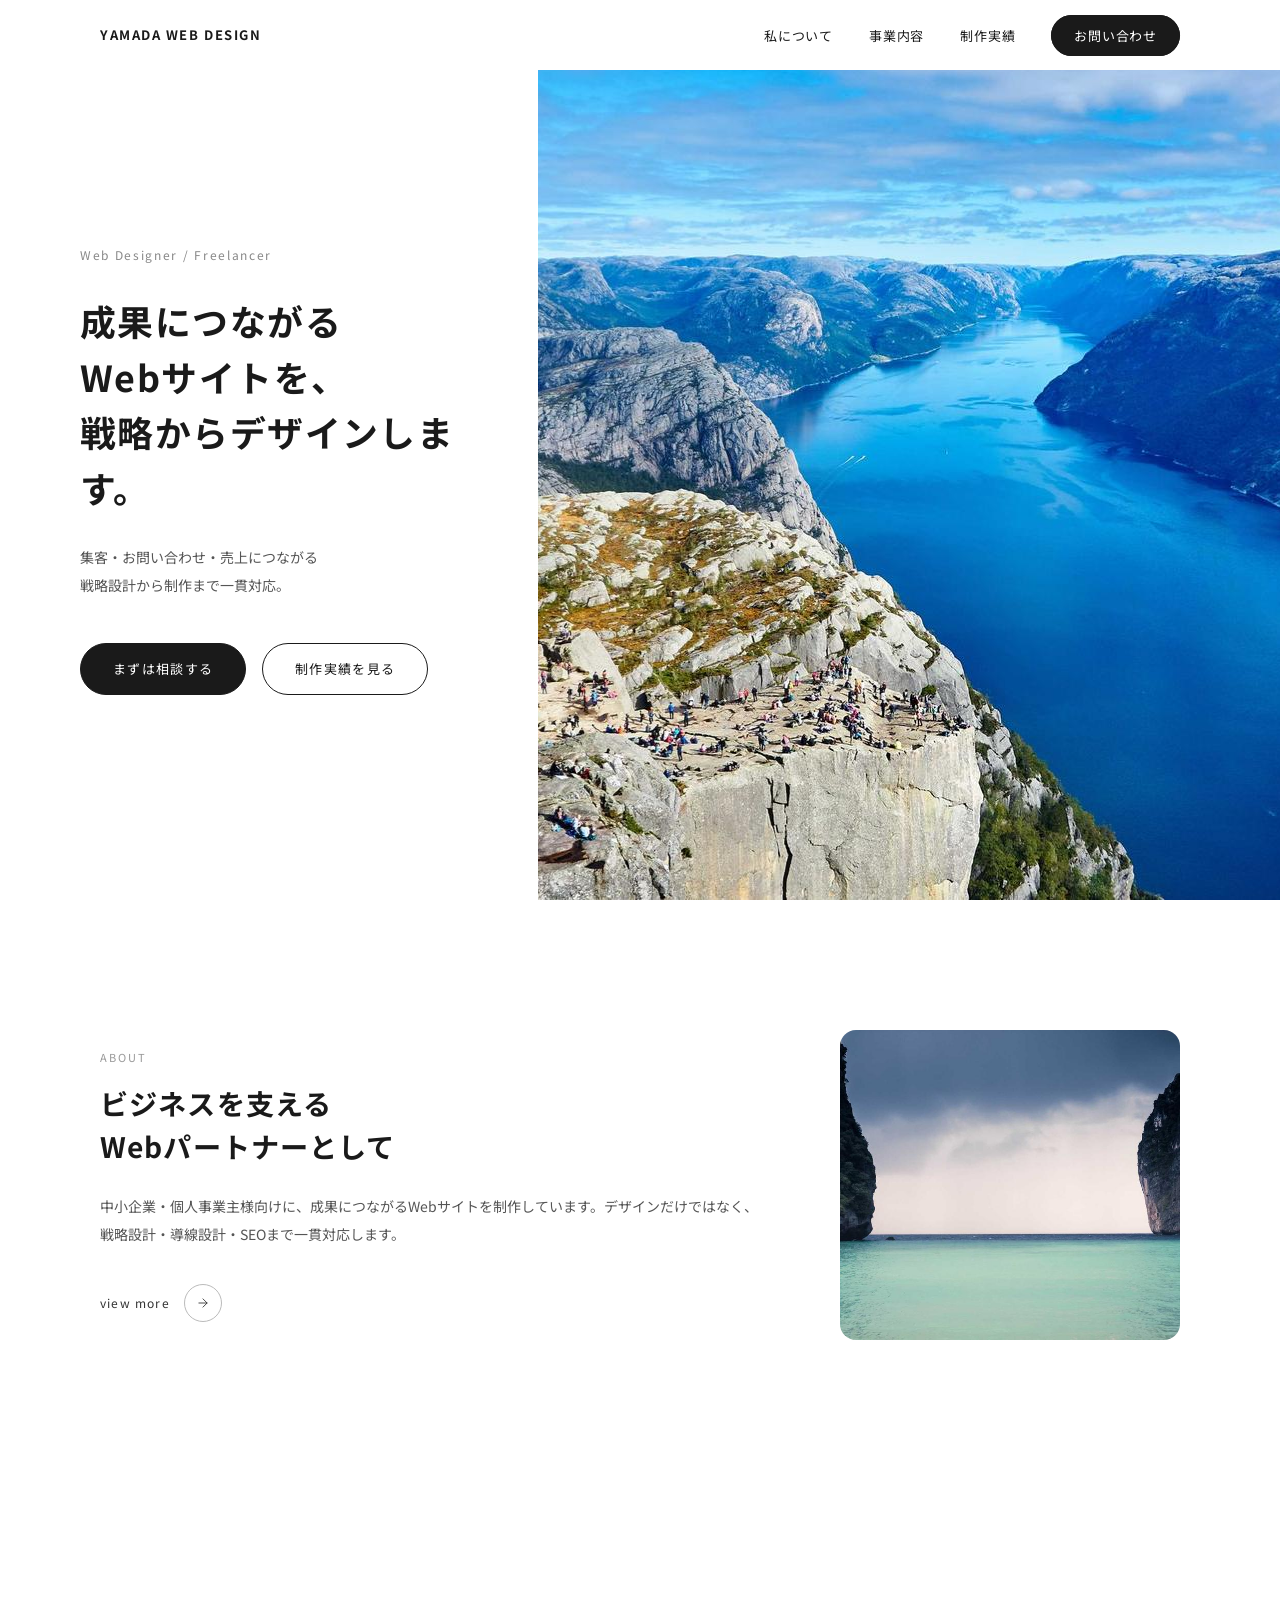
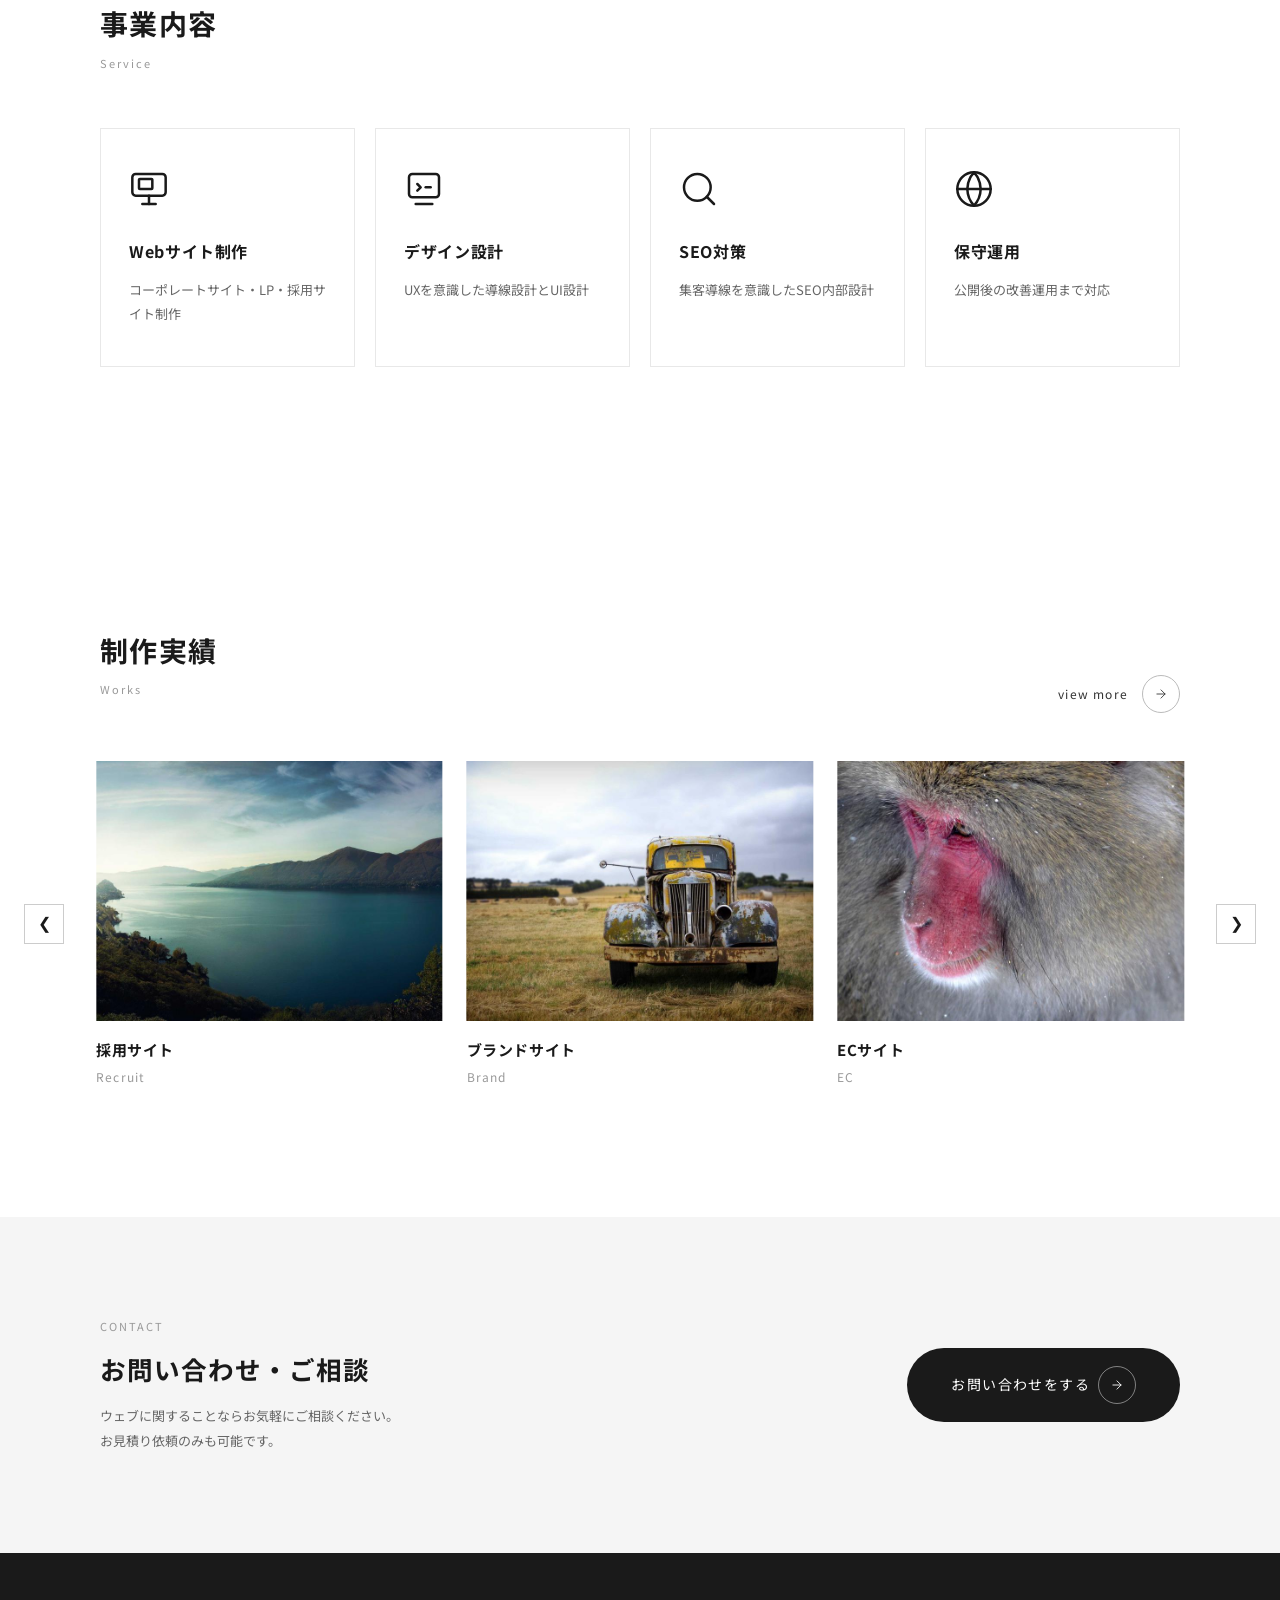
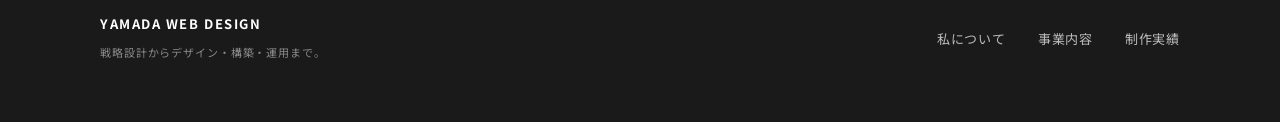
==== index.html @ 85b3ee8d "Initial commit: YAMADA WEB DESIGN portfolio site - Responsive layout with sticky header and hamburge" ====
<!DOCTYPE html>
<html lang="ja">
<head>
  <meta charset="UTF-8">
  <meta name="viewport" content="width=device-width, initial-scale=1.0">
  <title>YAMADA WEB DESIGN</title>
  <link rel="preconnect" href="https://fonts.googleapis.com">
  <link rel="preconnect" href="https://fonts.gstatic.com" crossorigin>
  <link href="https://fonts.googleapis.com/css2?family=Noto+Sans+JP:wght@400;500;700&display=swap" rel="stylesheet">
  <link rel="stylesheet" href="top.css">
</head>
<body>

  <!-- ===== Header ===== -->
  <header class="header" id="header">
    <div class="header__inner">
      <a href="#" class="header__logo">YAMADA WEB DESIGN</a>
      <nav class="global-nav">
        <ul class="global-nav__list">
          <li><a href="#about"   class="global-nav__link">私について</a></li>
          <li><a href="#service" class="global-nav__link">事業内容</a></li>
          <li><a href="#works"   class="global-nav__link">制作実績</a></li>
          <li><a href="#contact" class="global-nav__link global-nav__link--btn">お問い合わせ</a></li>
        </ul>
      </nav>
      <button class="hamburger" id="hamburger" aria-label="メニュー" aria-expanded="false">
        <span class="hamburger__line"></span>
        <span class="hamburger__line"></span>
        <span class="hamburger__line"></span>
      </button>
    </div>
  </header>

  <!-- ===== Mobile Nav ===== -->
  <nav class="mobile-nav" id="mobileNav">
    <button class="mobile-nav__close" id="mobileNavClose" aria-label="閉じる">
      <span></span><span></span>
    </button>
    <ul class="mobile-nav__list">
      <li><a href="#about"   class="mobile-nav__link">私について</a></li>
      <li><a href="#service" class="mobile-nav__link">事業内容</a></li>
      <li><a href="#works"   class="mobile-nav__link">制作実績</a></li>
      <li><a href="#contact" class="mobile-nav__link">お問い合わせ</a></li>
    </ul>
  </nav>
  <div class="mobile-nav__overlay" id="mobileNavOverlay"></div>

  <main>

    <!-- ===== Hero ===== -->
    <section class="hero">
      <div class="hero__content">
        <p class="hero__label">Web Designer / Freelancer</p>
        <h1 class="hero__title">成果につながる<br>Webサイトを、<br>戦略からデザインします。</h1>
        <p class="hero__desc">集客・お問い合わせ・売上につながる<br>戦略設計から制作まで一貫対応。</p>
        <div class="hero__buttons">
          <a href="#contact" class="btn btn--dark">まずは相談する</a>
          <a href="#works"   class="btn btn--outline">制作実績を見る</a>
        </div>
      </div>
      <!-- 実際の画像に差し替え: <img src="images/hero.jpg" alt=""> -->
      <div class="hero__image"></div>
    </section>

    <!-- ===== About ===== -->
    <section class="about" id="about">
      <div class="about__inner container">
        <div class="about__content">
          <p class="lbl">ABOUT</p>
          <h2 class="about__title">ビジネスを支える<br>Webパートナーとして</h2>
          <p class="about__desc">中小企業・個人事業主様向けに、成果につながるWebサイトを制作しています。デザインだけではなく、戦略設計・導線設計・SEOまで一貫対応します。</p>
          <a href="#" class="view-more">view more <span class="arrow-circle"><svg xmlns="http://www.w3.org/2000/svg" width="14" height="14" viewBox="0 0 24 24" fill="none" stroke="currentColor" stroke-width="1.5" stroke-linecap="round" stroke-linejoin="round"><line x1="5" y1="12" x2="19" y2="12"/><polyline points="12 5 19 12 12 19"/></svg></span></a>
        </div>
        <!-- 実際の画像に差し替え: <img src="images/about.jpg" alt=""> -->
        <div class="about__image"></div>
      </div>
    </section>

    <!-- ===== Service ===== -->
    <section class="service" id="service">
      <div class="service__inner container">
        <div class="service__heading">
          <h2 class="section-title">事業内容</h2>
          <p class="lbl">Service</p>
        </div>
        <div class="service__grid">

          <div class="service__card">
            <div class="service__icon">
              <svg xmlns="http://www.w3.org/2000/svg" viewBox="0 0 24 24" fill="none" stroke="currentColor" stroke-width="1.5" stroke-linecap="round" stroke-linejoin="round">
                <rect x="2" y="3" width="20" height="13" rx="2"/><rect x="6" y="6" width="8" height="6" rx="0.5"/>
                <line x1="8" y1="21" x2="16" y2="21"/><line x1="12" y1="16" x2="12" y2="21"/>
              </svg>
            </div>
            <h3 class="service__card-title">Webサイト制作</h3>
            <p class="service__card-desc">コーポレートサイト・LP・採用サイト制作</p>
          </div>

          <div class="service__card">
            <div class="service__icon">
              <svg xmlns="http://www.w3.org/2000/svg" viewBox="0 0 24 24" fill="none" stroke="currentColor" stroke-width="1.5" stroke-linecap="round" stroke-linejoin="round">
                <rect x="3" y="3" width="18" height="14" rx="2"/>
                <polyline points="8 13 10 11 8 9"/><line x1="13" y1="11" x2="16" y2="11"/>
                <line x1="7" y1="21" x2="17" y2="21"/>
              </svg>
            </div>
            <h3 class="service__card-title">デザイン設計</h3>
            <p class="service__card-desc">UXを意識した導線設計とUI設計</p>
          </div>

          <div class="service__card">
            <div class="service__icon">
              <svg xmlns="http://www.w3.org/2000/svg" viewBox="0 0 24 24" fill="none" stroke="currentColor" stroke-width="1.5" stroke-linecap="round" stroke-linejoin="round">
                <circle cx="11" cy="11" r="8"/>
                <line x1="21" y1="21" x2="16.65" y2="16.65"/>
              </svg>
            </div>
            <h3 class="service__card-title">SEO対策</h3>
            <p class="service__card-desc">集客導線を意識したSEO内部設計</p>
          </div>

          <div class="service__card">
            <div class="service__icon">
              <svg xmlns="http://www.w3.org/2000/svg" viewBox="0 0 24 24" fill="none" stroke="currentColor" stroke-width="1.5" stroke-linecap="round" stroke-linejoin="round">
                <circle cx="12" cy="12" r="10"/>
                <line x1="2" y1="12" x2="22" y2="12"/>
                <path d="M12 2a15.3 15.3 0 0 1 4 10 15.3 15.3 0 0 1-4 10 15.3 15.3 0 0 1-4-10 15.3 15.3 0 0 1 4-10z"/>
              </svg>
            </div>
            <h3 class="service__card-title">保守運用</h3>
            <p class="service__card-desc">公開後の改善運用まで対応</p>
          </div>

        </div>
      </div>
    </section>

    <!-- ===== Works ===== -->
    <section class="works" id="works">
      <div class="works__header container">
        <div>
          <h2 class="section-title">制作実績</h2>
          <p class="lbl">Works</p>
        </div>
        <a href="#" class="view-more">view more <span class="arrow-circle"><svg xmlns="http://www.w3.org/2000/svg" width="14" height="14" viewBox="0 0 24 24" fill="none" stroke="currentColor" stroke-width="1.5" stroke-linecap="round" stroke-linejoin="round"><line x1="5" y1="12" x2="19" y2="12"/><polyline points="12 5 19 12 12 19"/></svg></span></a>
      </div>

      <div class="slider" id="slider">
        <button class="slider__btn slider__btn--prev" aria-label="前へ">&#10094;</button>
        <div class="slider__viewport">
          <div class="slider__track" id="sliderTrack">
            <div class="slider__item">
              <div class="slider__img" style="background-image:url('images/works1.jpg')"></div>
              <p class="slider__title">コーポレートサイト</p>
              <p class="slider__label">Corporate</p>
            </div>
            <div class="slider__item">
              <div class="slider__img" style="background-image:url('images/works2.jpg')"></div>
              <p class="slider__title">採用サイト</p>
              <p class="slider__label">Recruit</p>
            </div>
            <div class="slider__item">
              <div class="slider__img" style="background-image:url('images/works3.jpg')"></div>
              <p class="slider__title">ブランドサイト</p>
              <p class="slider__label">Brand</p>
            </div>
            <div class="slider__item">
              <div class="slider__img" style="background-image:url('images/works4.jpg')"></div>
              <p class="slider__title">ECサイト</p>
              <p class="slider__label">EC</p>
            </div>
            <div class="slider__item">
              <div class="slider__img" style="background-image:url('images/works5.jpg')"></div>
              <p class="slider__title">メディアサイト</p>
              <p class="slider__label">Media</p>
            </div>
          </div>
        </div>
        <button class="slider__btn slider__btn--next" aria-label="次へ">&#10095;</button>
      </div>
    </section>

    <!-- ===== Contact ===== -->
    <section class="contact" id="contact">
      <div class="contact__inner container">
        <div class="contact__content">
          <p class="lbl">CONTACT</p>
          <h2 class="contact__title">お問い合わせ・ご相談</h2>
          <p class="contact__desc">ウェブに関することならお気軽にご相談ください。<br>お見積り依頼のみも可能です。</p>
        </div>
        <a href="#" class="btn btn--dark btn--pill">お問い合わせをする <span class="arrow-circle arrow-circle--light"><svg xmlns="http://www.w3.org/2000/svg" width="14" height="14" viewBox="0 0 24 24" fill="none" stroke="currentColor" stroke-width="1.5" stroke-linecap="round" stroke-linejoin="round"><line x1="5" y1="12" x2="19" y2="12"/><polyline points="12 5 19 12 12 19"/></svg></span></a>
      </div>
    </section>

  </main>

  <!-- ===== Footer ===== -->
  <footer class="footer">
    <div class="footer__inner container">
      <div class="footer__brand">
        <p class="footer__logo">YAMADA WEB DESIGN</p>
        <p class="footer__tagline">戦略設計からデザイン・構築・運用まで。</p>
      </div>
      <nav>
        <ul class="footer__nav-list">
          <li><a href="#about">私について</a></li>
          <li><a href="#service">事業内容</a></li>
          <li><a href="#works">制作実績</a></li>
        </ul>
      </nav>
    </div>
  </footer>

  <script src="top.js"></script>
</body>
</html>
---- top.css ----
/* =========================================
   Reset & Base
========================================= */
*, *::before, *::after {
  box-sizing: border-box;
  margin: 0;
  padding: 0;
}

html {
  scroll-behavior: smooth;
}

body {
  font-family: 'Noto Sans JP', 'Hiragino Kaku Gothic ProN', 'Hiragino Sans',
    'Yu Gothic', Meiryo, sans-serif;
  color: #1a1a1a;
  background: #fff;
  line-height: 1.7;
  overflow-x: hidden;
}

a {
  text-decoration: none;
  color: inherit;
}

ul {
  list-style: none;
}

img {
  max-width: 100%;
  height: auto;
  display: block;
}

/* scroll-margin for fixed header offset */
#about, #service, #works, #contact {
  scroll-margin-top: 70px;
}

/* =========================================
   Utilities
========================================= */
.container {
  max-width: 1200px;
  margin: 0 auto;
  padding: 0 60px;
}

/* small uppercase label */
.lbl {
  font-size: 11px;
  letter-spacing: 0.18em;
  color: #999;
  font-weight: 400;
  margin-bottom: 14px;
}

.section-title {
  font-size: 28px;
  font-weight: 700;
  letter-spacing: 0.05em;
  margin-bottom: 6px;
}

.view-more {
  display: inline-flex;
  align-items: center;
  gap: 14px;
  font-size: 12px;
  font-weight: 400;
  letter-spacing: 0.1em;
  color: #333;
  transition: gap 0.25s ease;
}
.view-more:hover { gap: 20px; }

/* 矢印の円 */
.arrow-circle {
  display: inline-flex;
  align-items: center;
  justify-content: center;
  width: 38px;
  height: 38px;
  border-radius: 50%;
  border: 1px solid #bbb;
  flex-shrink: 0;
  transition: background 0.25s ease, border-color 0.25s ease;
}

/* ダークボタン内（白い円） */
.arrow-circle--light {
  border-color: rgba(255, 255, 255, 0.45);
}

/* view-more ホバー時 */
.view-more:hover .arrow-circle {
  background: #1a1a1a;
  border-color: #1a1a1a;
  color: #fff;
}

/* ダークボタン反転ホバー */
.btn--dark:hover .arrow-circle--light {
  border-color: rgba(0, 0, 0, 0.3);
  color: #1a1a1a;
}

/* =========================================
   Buttons
========================================= */
.btn {
  display: inline-flex;
  align-items: center;
  justify-content: center;
  gap: 8px;
  padding: 14px 32px;
  font-size: 13px;
  font-weight: 400;
  letter-spacing: 0.1em;
  border: 1.5px solid #1a1a1a;
  border-radius: 100px;
  cursor: pointer;
  transition: background 0.25s ease, color 0.25s ease;
  white-space: nowrap;
}

.btn--dark {
  background: #1a1a1a;
  color: #fff;
}
.btn--dark:hover {
  background: #fff;
  color: #1a1a1a;
}

.btn--outline {
  background: #fff;
  color: #1a1a1a;
}
.btn--outline:hover {
  background: #1a1a1a;
  color: #fff;
}

.btn--pill {
  border-radius: 100px;
  padding: 18px 44px;
  font-size: 14px;
  border: none;
}

/* =========================================
   Header
========================================= */
.header {
  position: fixed;
  top: 0;
  left: 0;
  width: 100%;
  height: 70px;
  z-index: 100;
  background: #fff;
  transition: box-shadow 0.3s ease;
}
.header.scrolled {
  box-shadow: 0 2px 20px rgba(0, 0, 0, 0.08);
}

.header__inner {
  display: flex;
  align-items: center;
  justify-content: space-between;
  height: 100%;
  max-width: 1200px;
  margin: 0 auto;
  padding: 0 60px;
}

.header__logo {
  font-size: 13px;
  font-weight: 700;
  letter-spacing: 0.12em;
}

/* Global Nav */
.global-nav__list {
  display: flex;
  align-items: center;
  gap: 36px;
}

.global-nav__link {
  font-size: 13px;
  letter-spacing: 0.06em;
  position: relative;
}
.global-nav__link::after {
  content: '';
  position: absolute;
  bottom: -3px;
  left: 0;
  width: 0;
  height: 1px;
  background: #1a1a1a;
  transition: width 0.25s ease;
}
.global-nav__link:hover::after { width: 100%; }

.global-nav__link--btn {
  background: #1a1a1a;
  color: #fff;
  padding: 10px 22px;
  border-radius: 100px;
  transition: background 0.25s ease, color 0.25s ease, border-color 0.25s ease;
  border: 1.5px solid #1a1a1a;
}
.global-nav__link--btn::after { display: none; }
.global-nav__link--btn:hover {
  background: #fff;
  color: #1a1a1a;
}

/* =========================================
   Hamburger
========================================= */
.hamburger {
  display: none;
  flex-direction: column;
  justify-content: space-between;
  width: 26px;
  height: 18px;
  background: none;
  border: none;
  cursor: pointer;
  padding: 0;
  z-index: 200;
  position: relative;
}
.hamburger__line {
  display: block;
  width: 100%;
  height: 2px;
  background: #1a1a1a;
  transition: transform 0.3s ease, opacity 0.3s ease;
  transform-origin: center;
}
.hamburger.active .hamburger__line:nth-child(1) {
  transform: translateY(8px) rotate(45deg);
}
.hamburger.active .hamburger__line:nth-child(2) {
  opacity: 0;
}
.hamburger.active .hamburger__line:nth-child(3) {
  transform: translateY(-8px) rotate(-45deg);
}

/* =========================================
   Mobile Nav
========================================= */
.mobile-nav {
  position: fixed;
  top: 0;
  right: -100%;
  width: 280px;
  height: 100%;
  background: #fff;
  z-index: 150;
  padding: 100px 40px 40px;
  transition: right 0.35s ease;
}
.mobile-nav.open { right: 0; }

.mobile-nav__list {
  display: flex;
  flex-direction: column;
  gap: 36px;
}
.mobile-nav__link {
  font-size: 16px;
  font-weight: 500;
  letter-spacing: 0.08em;
}

.mobile-nav__close {
  position: absolute;
  top: 20px;
  right: 20px;
  width: 36px;
  height: 36px;
  background: none;
  border: none;
  cursor: pointer;
  display: flex;
  align-items: center;
  justify-content: center;
  padding: 0;
}
.mobile-nav__close span {
  display: block;
  position: absolute;
  width: 20px;
  height: 1.5px;
  background: #1a1a1a;
  border-radius: 2px;
}
.mobile-nav__close span:nth-child(1) { transform: rotate(45deg); }
.mobile-nav__close span:nth-child(2) { transform: rotate(-45deg); }

.mobile-nav__overlay {
  position: fixed;
  inset: 0;
  background: rgba(0, 0, 0, 0.45);
  z-index: 140;
  opacity: 0;
  pointer-events: none;
  transition: opacity 0.35s ease;
}
.mobile-nav__overlay.active {
  opacity: 1;
  pointer-events: all;
}

/* =========================================
   Hero
========================================= */
.hero {
  display: flex;
  min-height: 100vh;
}

.hero__content {
  flex: 0 0 42%;
  display: flex;
  flex-direction: column;
  justify-content: center;
  padding: 120px 60px 80px 80px;
}

.hero__label {
  font-size: 12px;
  letter-spacing: 0.14em;
  color: #888;
  margin-bottom: 28px;
}

.hero__title {
  font-size: clamp(28px, 2.8vw, 44px);
  font-weight: 700;
  line-height: 1.55;
  letter-spacing: 0.04em;
  margin-bottom: 28px;
}

.hero__desc {
  font-size: 14px;
  color: #555;
  line-height: 2;
  margin-bottom: 44px;
}

.hero__buttons {
  display: flex;
  gap: 16px;
  flex-wrap: wrap;
}

.hero__image {
  flex: 1;
  background-color: #9a8f83;
  background-image: url('images/hero.jpg');
  background-size: cover;
  background-position: center;
}

/* =========================================
   About
========================================= */
.about {
  padding: 130px 0;
}

.about__inner {
  display: flex;
  align-items: center;
  gap: 80px;
}

.about__content { flex: 1; }

.about__title {
  font-size: clamp(22px, 2.2vw, 32px);
  font-weight: 700;
  line-height: 1.55;
  letter-spacing: 0.04em;
  margin-bottom: 24px;
}

.about__desc {
  font-size: 14px;
  color: #555;
  line-height: 2;
  margin-bottom: 36px;
}

.about__image {
  flex: 0 0 340px;
  height: 310px;
  border-radius: 16px;
  background-color: #9a8f83;
  background-image: url('images/about.jpg');
  background-size: cover;
  background-position: center;
  overflow: hidden;
}

/* =========================================
   Service
========================================= */
.service {
  padding: 130px 0;
}

.service__heading {
  margin-bottom: 56px;
}

.service__grid {
  display: grid;
  grid-template-columns: repeat(4, 1fr);
  gap: 20px;
}

.service__card {
  border: 1px solid #e8e8e8;
  padding: 40px 28px;
  transition: box-shadow 0.25s ease;
}
.service__card:hover {
  box-shadow: 0 4px 24px rgba(0, 0, 0, 0.08);
}

.service__icon {
  color: #1a1a1a;
  margin-bottom: 22px;
}
.service__icon svg {
  width: 40px;
  height: 40px;
}

.service__card-title {
  font-size: 16px;
  font-weight: 700;
  letter-spacing: 0.04em;
  margin-bottom: 12px;
}

.service__card-desc {
  font-size: 13px;
  color: #666;
  line-height: 1.85;
}

/* =========================================
   Works
========================================= */
.works {
  padding: 130px 0;
}

.works__header {
  display: flex;
  justify-content: space-between;
  align-items: flex-end;
  margin-bottom: 48px;
}

/* Slider */
.slider {
  display: flex;
  align-items: center;
  justify-content: center;
  padding: 0 24px; /* ブラウザ端との余白 */
}

.slider__viewport {
  /* ボタン(40px) + マージン(20px) の両側分を除いた 1200px */
  flex: 0 0 1200px;
  max-width: calc(100% - 120px);
  overflow: hidden;
  cursor: grab;
}

.slider__viewport.is-dragging {
  cursor: grabbing;
}

.slider__track {
  display: flex;
  transition: transform 0.5s ease;
  user-select: none;
  -webkit-user-select: none;
}

.slider__item {
  flex: 0 0 calc(100% / 3);
  padding: 0 12px;
}

.slider__img {
  width: 100%;
  aspect-ratio: 4 / 3;
  background-color: #9a8f83;
  background-size: cover;
  background-position: center;
  margin-bottom: 16px;
  overflow: hidden;
}

.slider__title {
  font-size: 15px;
  font-weight: 700;
  letter-spacing: 0.04em;
  margin-bottom: 4px;
}

.slider__label {
  font-size: 12px;
  color: #999;
  letter-spacing: 0.1em;
}

.slider__btn {
  flex-shrink: 0;
  width: 40px;
  height: 40px;
  background: #fff;
  border: 1px solid #ccc;
  color: #1a1a1a;
  font-size: 16px;
  cursor: pointer;
  display: flex;
  align-items: center;
  justify-content: center;
  transition: background 0.25s ease, color 0.25s ease, border-color 0.25s ease;
}
.slider__btn:hover {
  background: #1a1a1a;
  color: #fff;
  border-color: #1a1a1a;
}
.slider__btn--prev { margin-right: 20px; }
.slider__btn--next { margin-left: 20px; }

/* =========================================
   Contact
========================================= */
.contact {
  background: #f5f5f5;
  padding: 100px 0;
}

.contact__inner {
  display: flex;
  align-items: center;
  justify-content: space-between;
  gap: 60px;
}

.contact__title {
  font-size: clamp(20px, 2vw, 26px);
  font-weight: 700;
  letter-spacing: 0.04em;
  line-height: 1.45;
  margin-bottom: 16px;
}

.contact__desc {
  font-size: 13px;
  color: #666;
  line-height: 1.95;
}

/* =========================================
   Footer
========================================= */
.footer {
  background: #1a1a1a;
  color: #fff;
  padding: 60px 0;
}

.footer__inner {
  display: flex;
  align-items: center;
  justify-content: space-between;
}

.footer__logo {
  font-size: 13px;
  font-weight: 700;
  letter-spacing: 0.12em;
  margin-bottom: 8px;
}

.footer__tagline {
  font-size: 11px;
  color: #888;
  letter-spacing: 0.08em;
}

.footer__nav-list {
  display: flex;
  gap: 32px;
}
.footer__nav-list a {
  font-size: 13px;
  color: #bbb;
  letter-spacing: 0.06em;
  transition: color 0.2s ease;
}
.footer__nav-list a:hover { color: #fff; }

/* =========================================
   Responsive — Tablet (≤1024px)
========================================= */
@media (max-width: 1024px) {
  .container { padding: 0 40px; }
  .header__inner { padding: 0 40px; }

  .hero__content { padding: 120px 40px 80px 50px; }

  .about__image { flex: 0 0 280px; height: 260px; }

  .service__grid { grid-template-columns: repeat(2, 1fr); }
}

/* =========================================
   Responsive — Mobile (≤768px)
========================================= */
@media (max-width: 768px) {
  /* Header */
  .global-nav { display: none; }
  .hamburger  { display: flex; }
  .header__inner { padding: 0 24px; }

  /* Hero */
  .hero {
    flex-direction: column;
    min-height: auto;
  }
  .hero__content {
    order: 2;
    flex: none;
    padding: 56px 24px 64px;
  }
  .hero__image {
    order: 1;
    flex: none;
    height: 56vw;
    min-height: 220px;
  }
  .hero__buttons {
    flex-direction: column;
    gap: 12px;
  }
  .hero__buttons .btn { width: 100%; }

  /* About */
  .about { padding: 80px 0; }
  .about__inner {
    flex-direction: column;
    gap: 40px;
    padding: 0 24px;
  }
  .about__image {
    flex: none;
    width: 100%;
    height: 220px;
    border-radius: 12px;
  }

  /* Service */
  .service { padding: 80px 0; }
  .service__inner { padding: 0 24px; }

  /* Works */
  .works { padding: 80px 0; }
  .works__header { padding: 0 24px; }

  /* モバイル: ボタン(34px) + マージン(10px) の両側分 = 88px */
  .slider { padding: 0 16px; }
  .slider__viewport { max-width: calc(100% - 88px); }
  .slider__item { flex: 0 0 100%; }
  .slider__btn { width: 34px; height: 34px; font-size: 14px; }
  .slider__btn--prev { margin-right: 10px; }
  .slider__btn--next { margin-left: 10px; }

  /* Contact */
  .contact { padding: 70px 0; }
  .contact__inner {
    flex-direction: column;
    align-items: flex-start;
    padding: 0 24px;
    gap: 40px;
  }

  /* Footer */
  .footer__inner {
    flex-direction: column;
    align-items: flex-start;
    gap: 32px;
    padding: 0 24px;
  }
  .footer__nav-list { gap: 24px; flex-wrap: wrap; }

  .container { padding: 0 24px; }
}

/* =========================================
   Responsive — Small Mobile (≤480px)
========================================= */
@media (max-width: 480px) {
  .service__grid { grid-template-columns: 1fr; }
  .hero__title { font-size: 26px; }
}
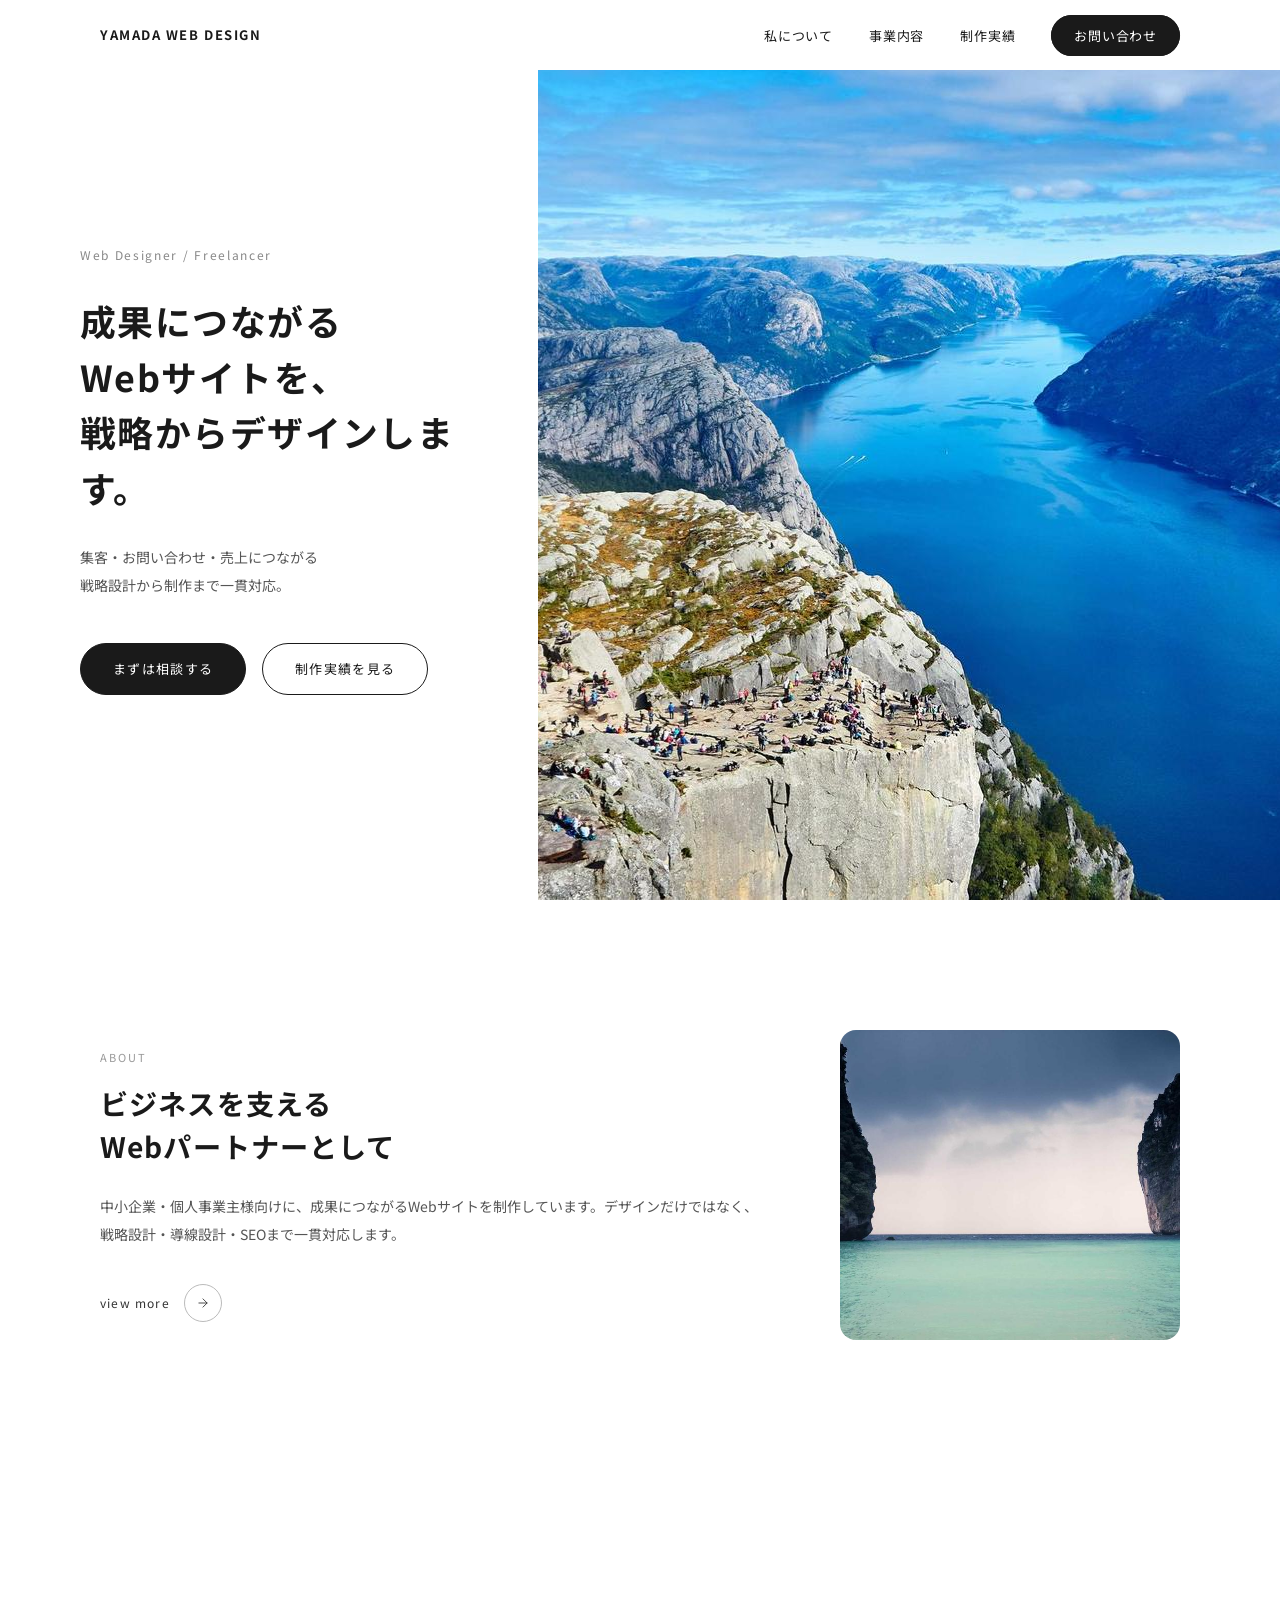
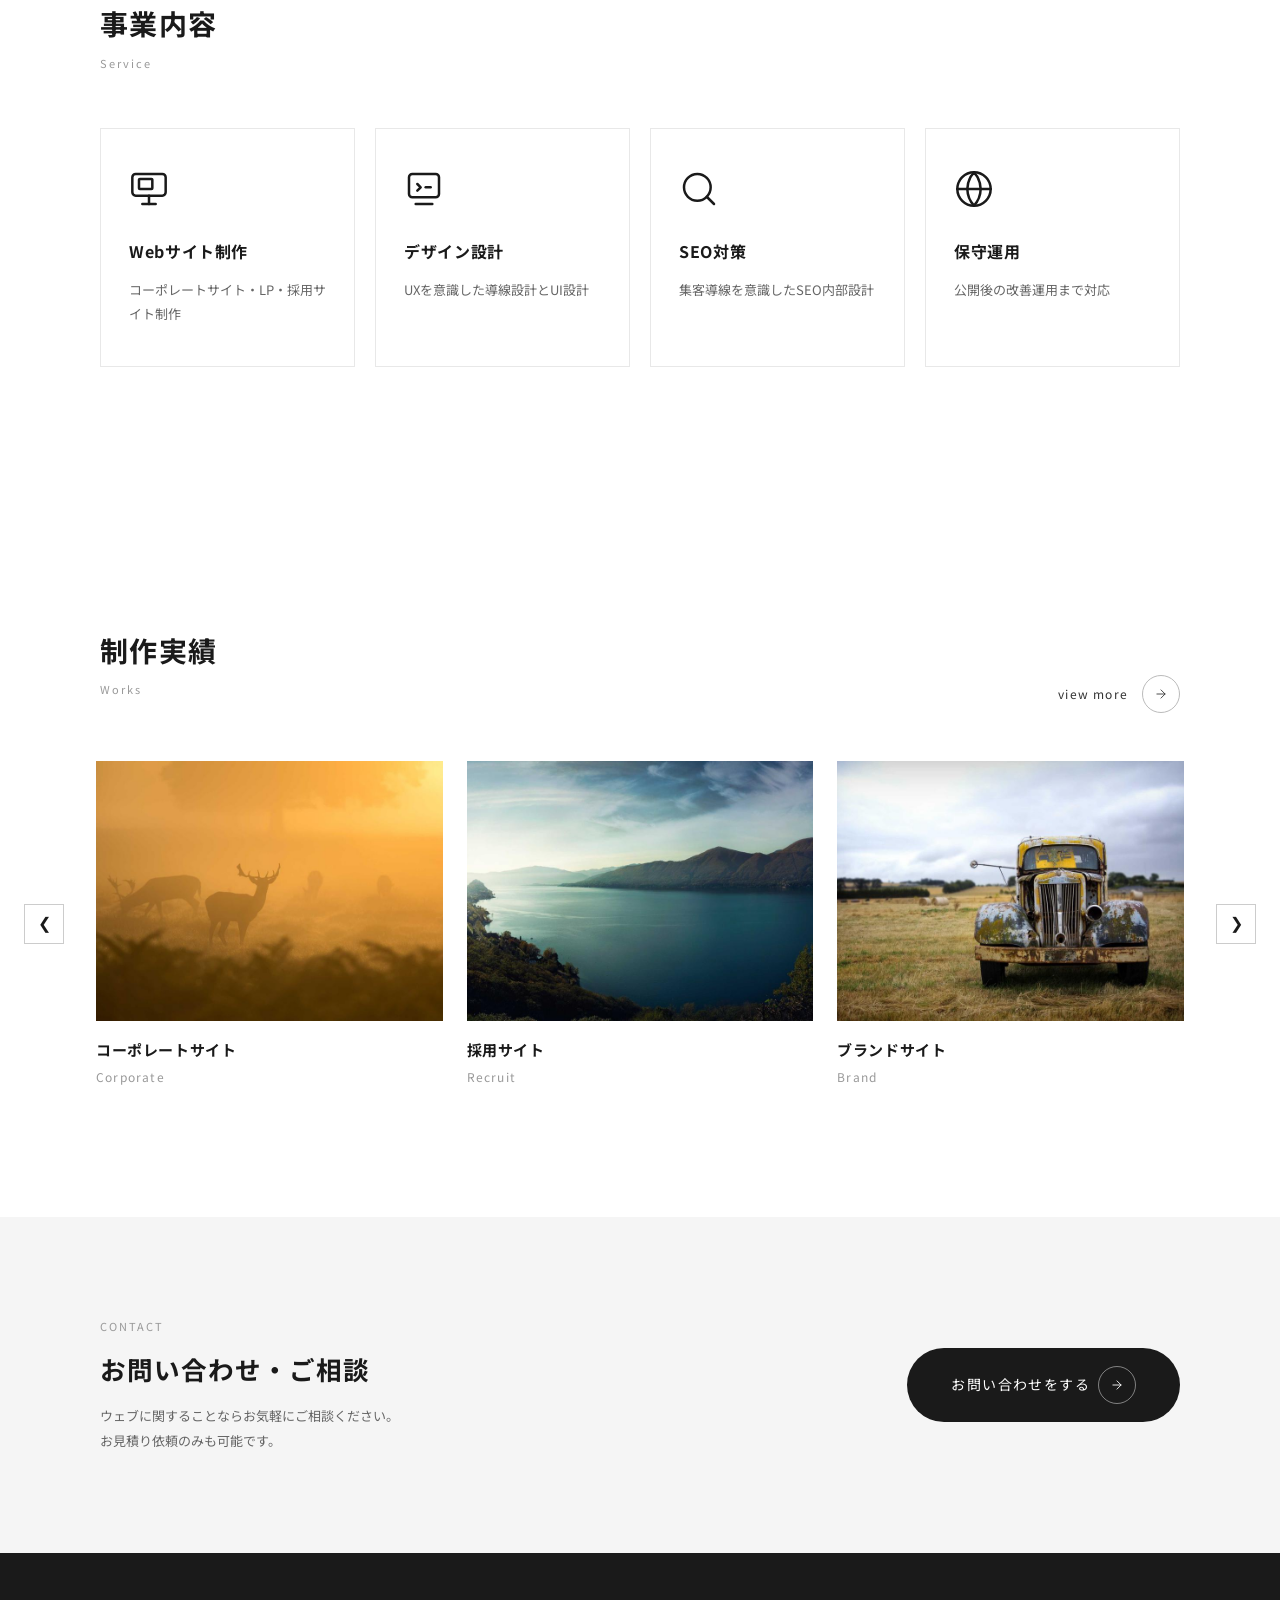
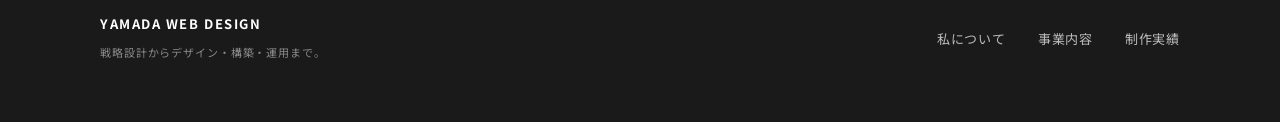
==== commit 93a9c199: "feat: 制作実績一覧ページ（works.html）を追加 - works.html: ページヒーロー・カテゴリフィルター・3カラムグリッド・CTA・フッター - works.css: ページ専用ス" ====
--- a/index.html
+++ b/index.html
@@ -19,7 +19,7 @@
         <ul class="global-nav__list">
           <li><a href="#about"   class="global-nav__link">私について</a></li>
           <li><a href="#service" class="global-nav__link">事業内容</a></li>
-          <li><a href="#works"   class="global-nav__link">制作実績</a></li>
+          <li><a href="works.html" class="global-nav__link">制作実績</a></li>
           <li><a href="#contact" class="global-nav__link global-nav__link--btn">お問い合わせ</a></li>
         </ul>
       </nav>
@@ -39,7 +39,7 @@
     <ul class="mobile-nav__list">
       <li><a href="#about"   class="mobile-nav__link">私について</a></li>
       <li><a href="#service" class="mobile-nav__link">事業内容</a></li>
-      <li><a href="#works"   class="mobile-nav__link">制作実績</a></li>
+      <li><a href="works.html" class="mobile-nav__link">制作実績</a></li>
       <li><a href="#contact" class="mobile-nav__link">お問い合わせ</a></li>
     </ul>
   </nav>
@@ -55,7 +55,7 @@
         <p class="hero__desc">集客・お問い合わせ・売上につながる<br>戦略設計から制作まで一貫対応。</p>
         <div class="hero__buttons">
           <a href="#contact" class="btn btn--dark">まずは相談する</a>
-          <a href="#works"   class="btn btn--outline">制作実績を見る</a>
+          <a href="works.html" class="btn btn--outline">制作実績を見る</a>
         </div>
       </div>
       <!-- 実際の画像に差し替え: <img src="images/hero.jpg" alt=""> -->
@@ -142,7 +142,7 @@
           <h2 class="section-title">制作実績</h2>
           <p class="lbl">Works</p>
         </div>
-        <a href="#" class="view-more">view more <span class="arrow-circle"><svg xmlns="http://www.w3.org/2000/svg" width="14" height="14" viewBox="0 0 24 24" fill="none" stroke="currentColor" stroke-width="1.5" stroke-linecap="round" stroke-linejoin="round"><line x1="5" y1="12" x2="19" y2="12"/><polyline points="12 5 19 12 12 19"/></svg></span></a>
+        <a href="works.html" class="view-more">view more <span class="arrow-circle"><svg xmlns="http://www.w3.org/2000/svg" width="14" height="14" viewBox="0 0 24 24" fill="none" stroke="currentColor" stroke-width="1.5" stroke-linecap="round" stroke-linejoin="round"><line x1="5" y1="12" x2="19" y2="12"/><polyline points="12 5 19 12 12 19"/></svg></span></a>
       </div>
 
       <div class="slider" id="slider">
@@ -205,7 +205,7 @@
         <ul class="footer__nav-list">
           <li><a href="#about">私について</a></li>
           <li><a href="#service">事業内容</a></li>
-          <li><a href="#works">制作実績</a></li>
+          <li><a href="works.html">制作実績</a></li>
         </ul>
       </nav>
     </div>
--- a/top.css
+++ b/top.css
@@ -492,6 +492,7 @@
   max-width: calc(100% - 120px);
   overflow: hidden;
   cursor: grab;
+  touch-action: pan-y;
 }
 
 .slider__viewport.is-dragging {
@@ -500,7 +501,6 @@
 
 .slider__track {
   display: flex;
-  transition: transform 0.5s ease;
   user-select: none;
   -webkit-user-select: none;
 }
@@ -546,6 +546,8 @@
   align-items: center;
   justify-content: center;
   transition: background 0.25s ease, color 0.25s ease, border-color 0.25s ease;
+  touch-action: manipulation;
+  -webkit-tap-highlight-color: transparent;
 }
 .slider__btn:hover {
   background: #1a1a1a;
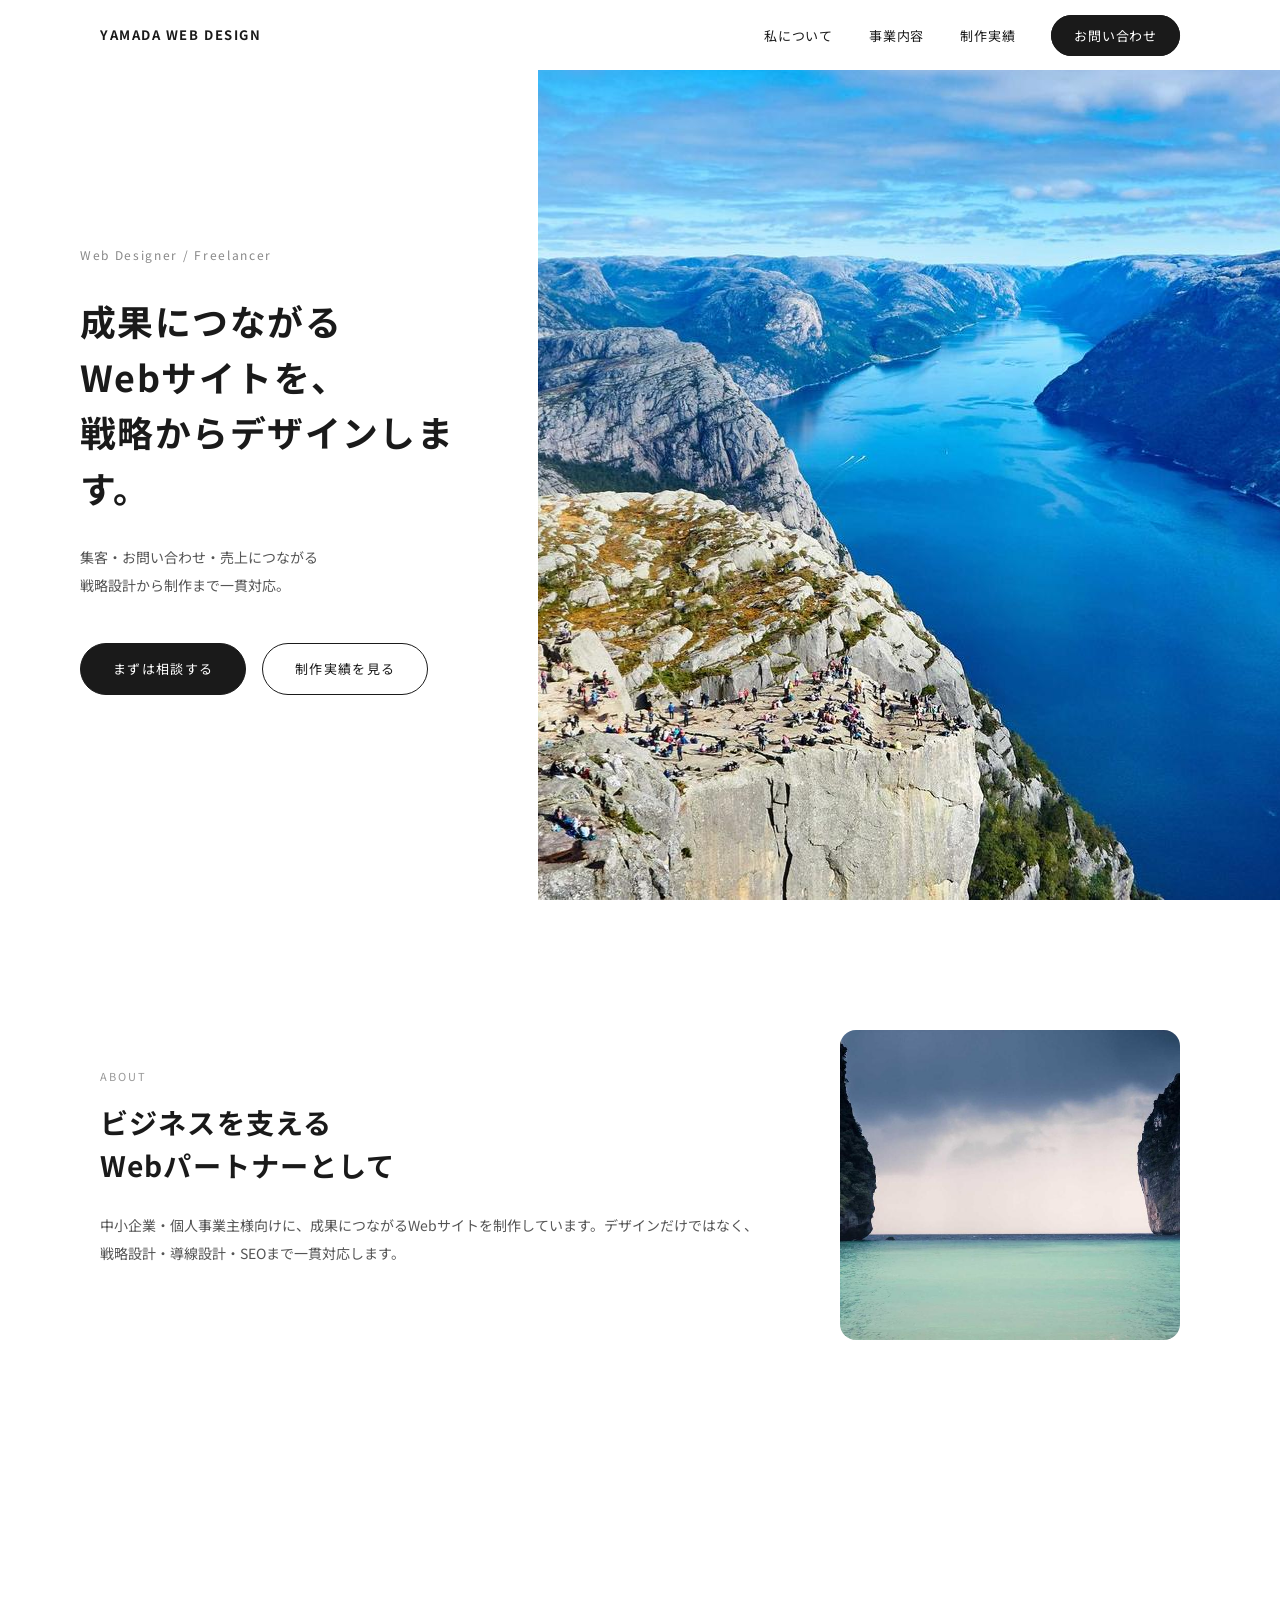
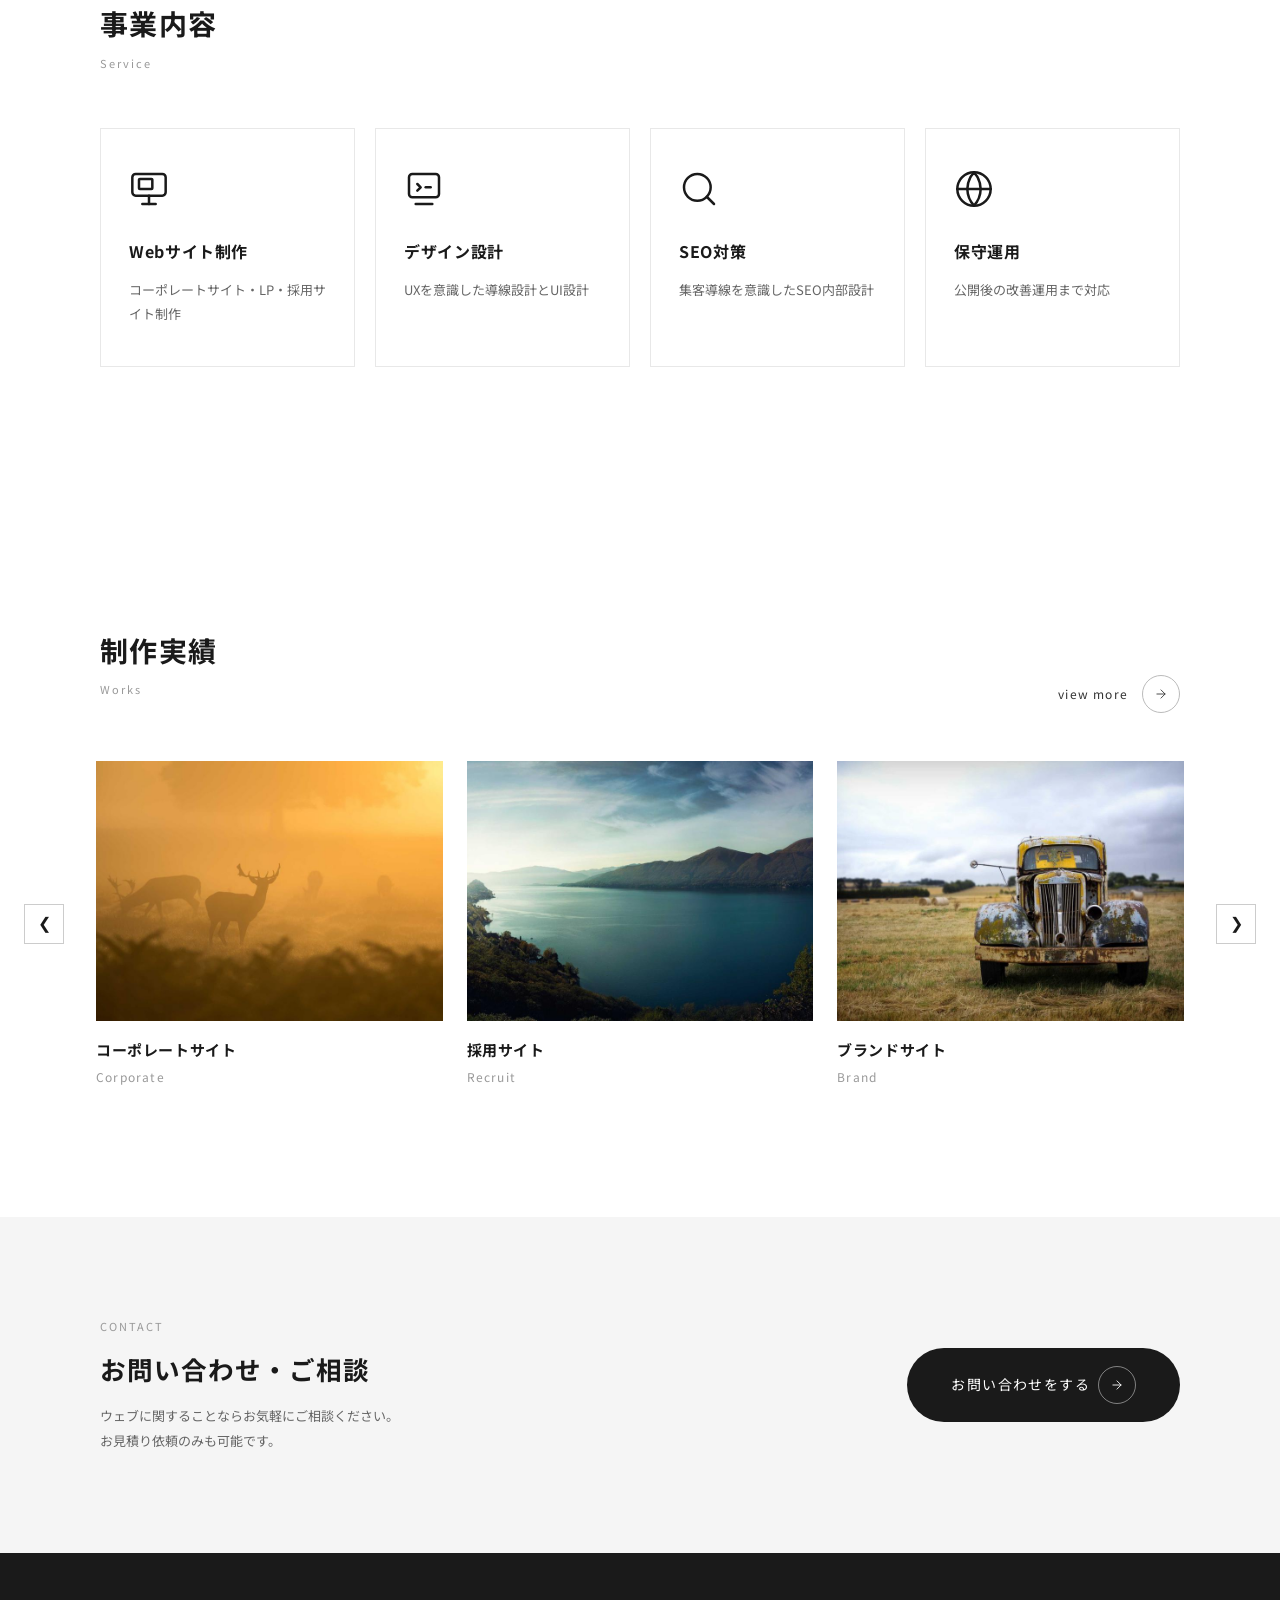
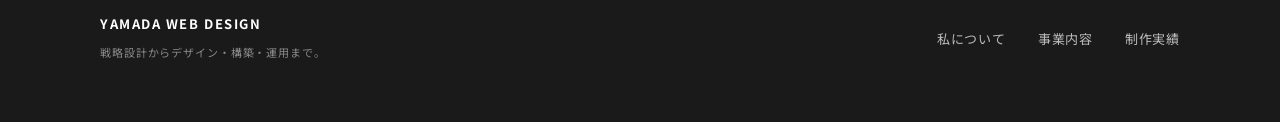
==== commit aa8dc11a: "Remove view more link from About section Co-Authored-By: Claude Sonnet 4.6 <noreply@anthropic.com>" ====
--- a/index.html
+++ b/index.html
@@ -20,7 +20,7 @@
           <li><a href="#about"   class="global-nav__link">私について</a></li>
           <li><a href="#service" class="global-nav__link">事業内容</a></li>
           <li><a href="works.html" class="global-nav__link">制作実績</a></li>
-          <li><a href="#contact" class="global-nav__link global-nav__link--btn">お問い合わせ</a></li>
+          <li><a href="contact.php" class="global-nav__link global-nav__link--btn">お問い合わせ</a></li>
         </ul>
       </nav>
       <button class="hamburger" id="hamburger" aria-label="メニュー" aria-expanded="false">
@@ -40,7 +40,7 @@
       <li><a href="#about"   class="mobile-nav__link">私について</a></li>
       <li><a href="#service" class="mobile-nav__link">事業内容</a></li>
       <li><a href="works.html" class="mobile-nav__link">制作実績</a></li>
-      <li><a href="#contact" class="mobile-nav__link">お問い合わせ</a></li>
+      <li><a href="contact.php" class="mobile-nav__link">お問い合わせ</a></li>
     </ul>
   </nav>
   <div class="mobile-nav__overlay" id="mobileNavOverlay"></div>
@@ -54,7 +54,7 @@
         <h1 class="hero__title">成果につながる<br>Webサイトを、<br>戦略からデザインします。</h1>
         <p class="hero__desc">集客・お問い合わせ・売上につながる<br>戦略設計から制作まで一貫対応。</p>
         <div class="hero__buttons">
-          <a href="#contact" class="btn btn--dark">まずは相談する</a>
+          <a href="contact.php" class="btn btn--dark">まずは相談する</a>
           <a href="works.html" class="btn btn--outline">制作実績を見る</a>
         </div>
       </div>
@@ -69,7 +69,6 @@
           <p class="lbl">ABOUT</p>
           <h2 class="about__title">ビジネスを支える<br>Webパートナーとして</h2>
           <p class="about__desc">中小企業・個人事業主様向けに、成果につながるWebサイトを制作しています。デザインだけではなく、戦略設計・導線設計・SEOまで一貫対応します。</p>
-          <a href="#" class="view-more">view more <span class="arrow-circle"><svg xmlns="http://www.w3.org/2000/svg" width="14" height="14" viewBox="0 0 24 24" fill="none" stroke="currentColor" stroke-width="1.5" stroke-linecap="round" stroke-linejoin="round"><line x1="5" y1="12" x2="19" y2="12"/><polyline points="12 5 19 12 12 19"/></svg></span></a>
         </div>
         <!-- 実際の画像に差し替え: <img src="images/about.jpg" alt=""> -->
         <div class="about__image"></div>
@@ -150,29 +149,39 @@
         <div class="slider__viewport">
           <div class="slider__track" id="sliderTrack">
             <div class="slider__item">
-              <div class="slider__img" style="background-image:url('images/works1.jpg')"></div>
-              <p class="slider__title">コーポレートサイト</p>
-              <p class="slider__label">Corporate</p>
-            </div>
-            <div class="slider__item">
-              <div class="slider__img" style="background-image:url('images/works2.jpg')"></div>
-              <p class="slider__title">採用サイト</p>
-              <p class="slider__label">Recruit</p>
-            </div>
-            <div class="slider__item">
-              <div class="slider__img" style="background-image:url('images/works3.jpg')"></div>
-              <p class="slider__title">ブランドサイト</p>
-              <p class="slider__label">Brand</p>
-            </div>
-            <div class="slider__item">
-              <div class="slider__img" style="background-image:url('images/works4.jpg')"></div>
-              <p class="slider__title">ECサイト</p>
-              <p class="slider__label">EC</p>
-            </div>
-            <div class="slider__item">
-              <div class="slider__img" style="background-image:url('images/works5.jpg')"></div>
-              <p class="slider__title">メディアサイト</p>
-              <p class="slider__label">Media</p>
+              <a href="works-detail.html" class="slider__link">
+                <div class="slider__img" style="background-image:url('images/works1.jpg')"></div>
+                <p class="slider__title">コーポレートサイト</p>
+                <p class="slider__label">Corporate</p>
+              </a>
+            </div>
+            <div class="slider__item">
+              <a href="works-detail.html" class="slider__link">
+                <div class="slider__img" style="background-image:url('images/works2.jpg')"></div>
+                <p class="slider__title">採用サイト</p>
+                <p class="slider__label">Recruit</p>
+              </a>
+            </div>
+            <div class="slider__item">
+              <a href="works-detail.html" class="slider__link">
+                <div class="slider__img" style="background-image:url('images/works3.jpg')"></div>
+                <p class="slider__title">ブランドサイト</p>
+                <p class="slider__label">Brand</p>
+              </a>
+            </div>
+            <div class="slider__item">
+              <a href="works-detail.html" class="slider__link">
+                <div class="slider__img" style="background-image:url('images/works4.jpg')"></div>
+                <p class="slider__title">ECサイト</p>
+                <p class="slider__label">EC</p>
+              </a>
+            </div>
+            <div class="slider__item">
+              <a href="works-detail.html" class="slider__link">
+                <div class="slider__img" style="background-image:url('images/works5.jpg')"></div>
+                <p class="slider__title">メディアサイト</p>
+                <p class="slider__label">Media</p>
+              </a>
             </div>
           </div>
         </div>
@@ -188,7 +197,7 @@
           <h2 class="contact__title">お問い合わせ・ご相談</h2>
           <p class="contact__desc">ウェブに関することならお気軽にご相談ください。<br>お見積り依頼のみも可能です。</p>
         </div>
-        <a href="#" class="btn btn--dark btn--pill">お問い合わせをする <span class="arrow-circle arrow-circle--light"><svg xmlns="http://www.w3.org/2000/svg" width="14" height="14" viewBox="0 0 24 24" fill="none" stroke="currentColor" stroke-width="1.5" stroke-linecap="round" stroke-linejoin="round"><line x1="5" y1="12" x2="19" y2="12"/><polyline points="12 5 19 12 12 19"/></svg></span></a>
+        <a href="contact.php" class="btn btn--dark btn--pill">お問い合わせをする <span class="arrow-circle arrow-circle--light"><svg xmlns="http://www.w3.org/2000/svg" width="14" height="14" viewBox="0 0 24 24" fill="none" stroke="currentColor" stroke-width="1.5" stroke-linecap="round" stroke-linejoin="round"><line x1="5" y1="12" x2="19" y2="12"/><polyline points="12 5 19 12 12 19"/></svg></span></a>
       </div>
     </section>
 
--- a/top.css
+++ b/top.css
@@ -73,9 +73,7 @@
   font-weight: 400;
   letter-spacing: 0.1em;
   color: #333;
-  transition: gap 0.25s ease;
-}
-.view-more:hover { gap: 20px; }
+}
 
 /* 矢印の円 */
 .arrow-circle {
@@ -87,7 +85,7 @@
   border-radius: 50%;
   border: 1px solid #bbb;
   flex-shrink: 0;
-  transition: background 0.25s ease, border-color 0.25s ease;
+  transition: background 0.25s ease, border-color 0.25s ease, transform 0.25s ease;
 }
 
 /* ダークボタン内（白い円） */
@@ -100,6 +98,7 @@
   background: #1a1a1a;
   border-color: #1a1a1a;
   color: #fff;
+  transform: translateX(6px);
 }
 
 /* ダークボタン反転ホバー */
@@ -518,6 +517,10 @@
   background-position: center;
   margin-bottom: 16px;
   overflow: hidden;
+}
+
+.slider__link {
+  display: block;
 }
 
 .slider__title {
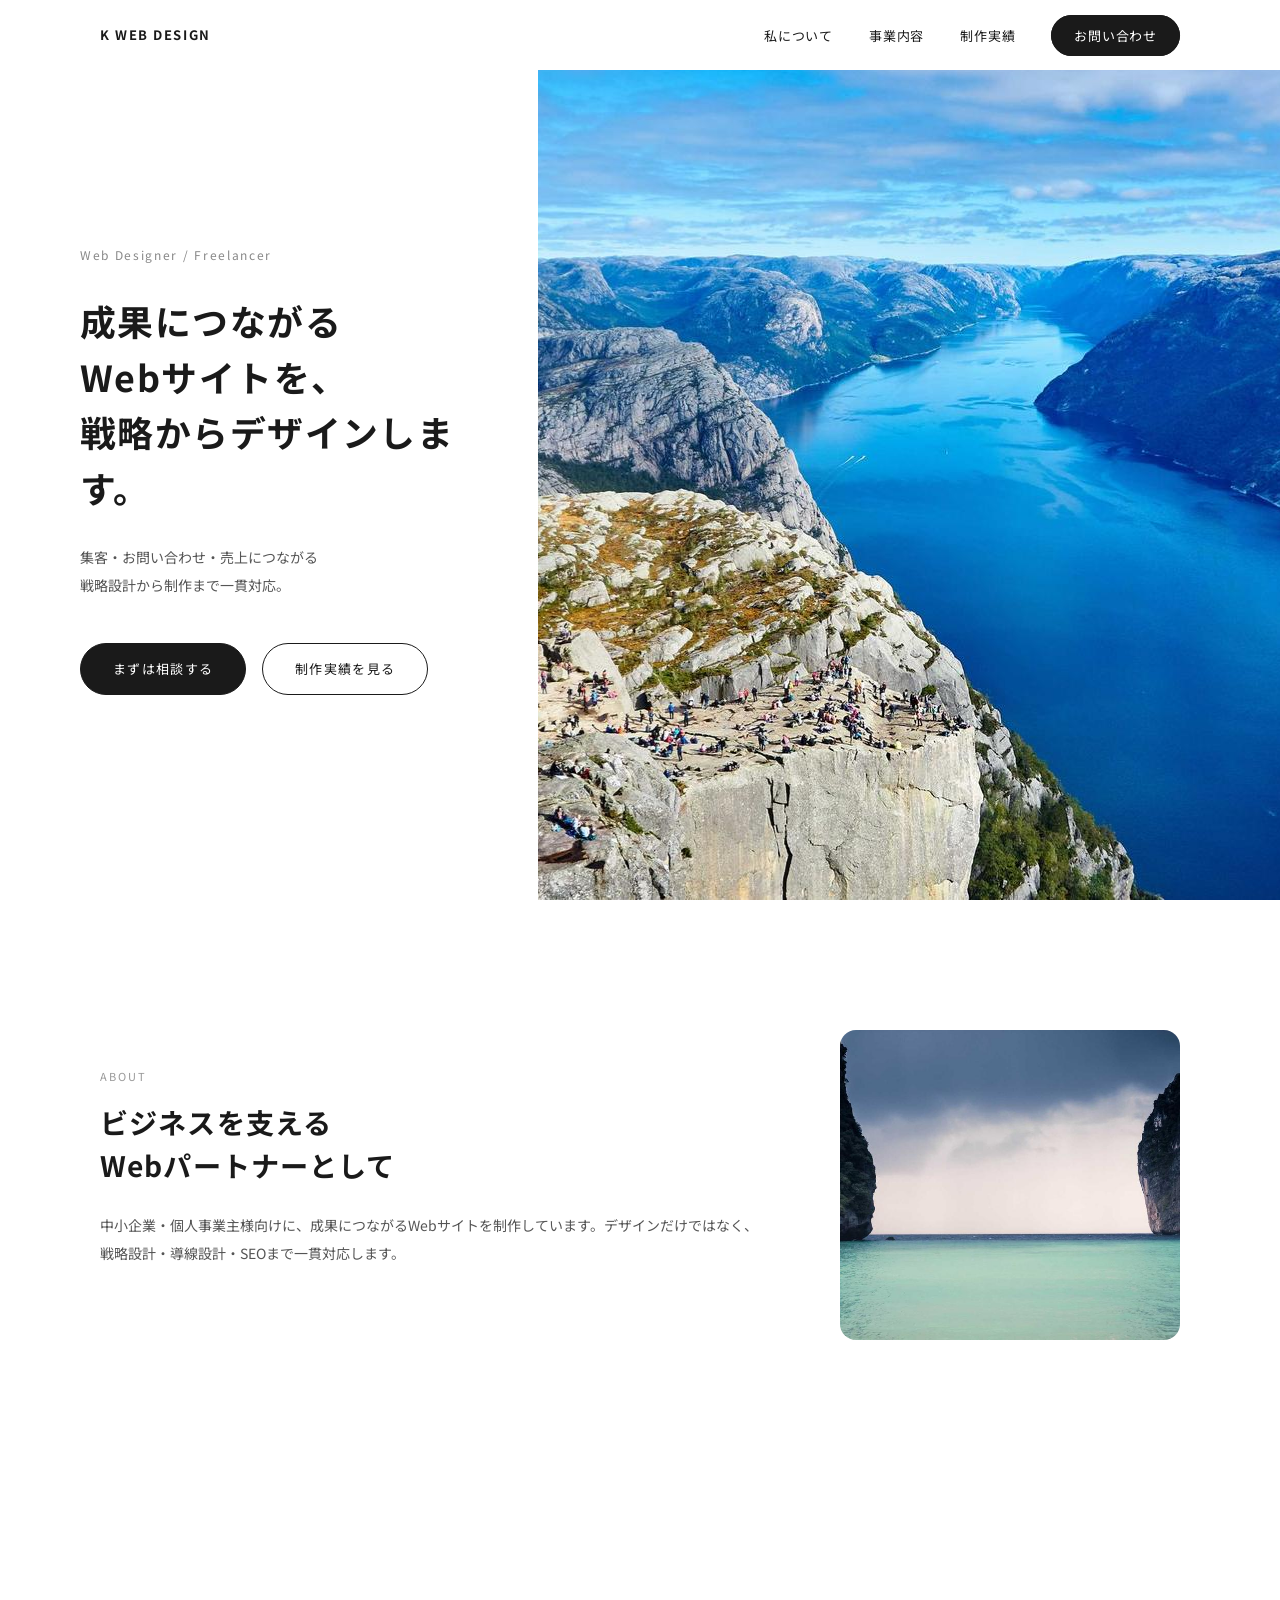
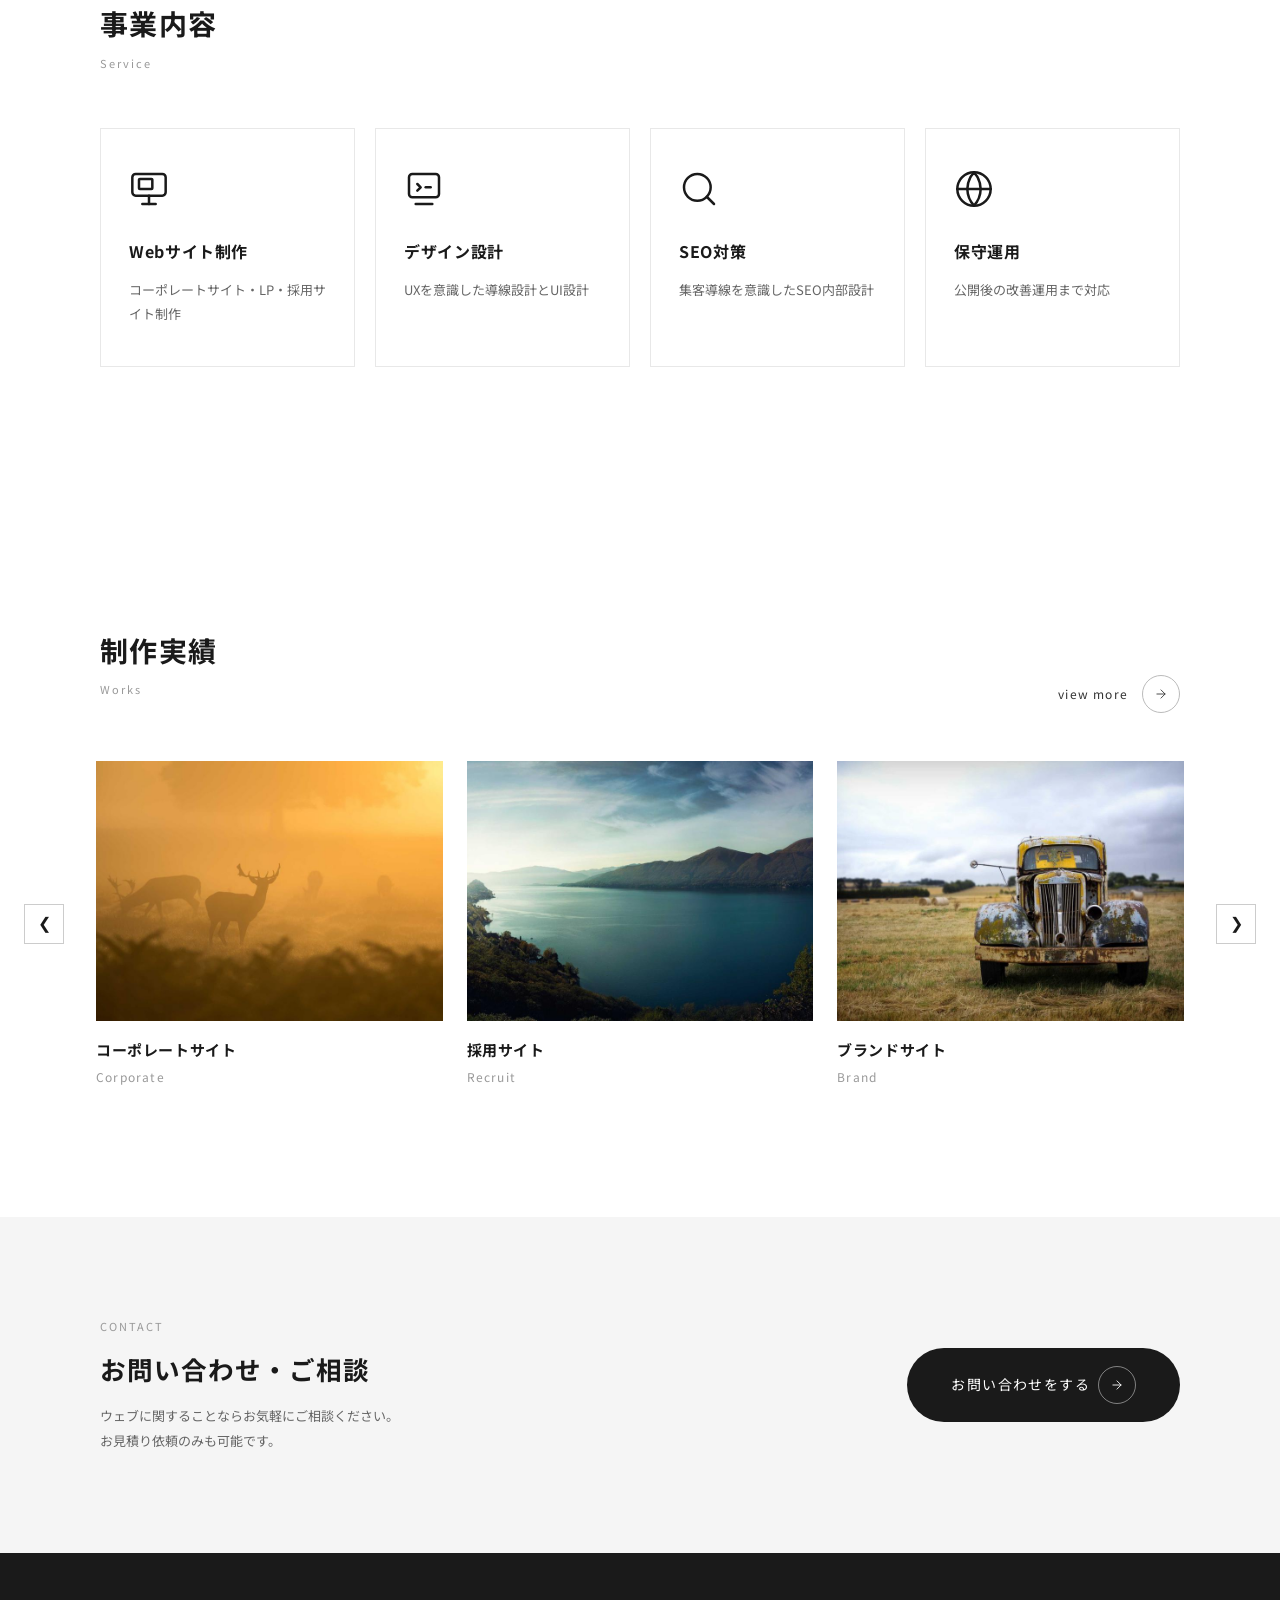
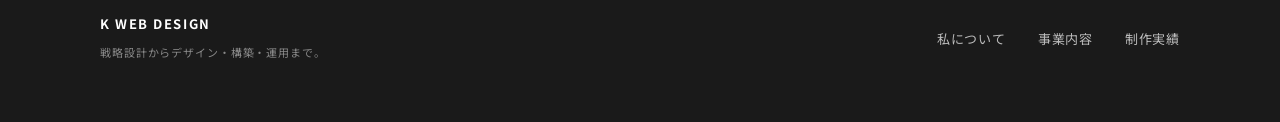
==== commit 5b648e26: "Rename YAMADA WEB DESIGN to K WEB DESIGN across all pages Co-Authored-By: Claude Sonnet 4.6 <noreply" ====
--- a/index.html
+++ b/index.html
@@ -3,7 +3,7 @@
 <head>
   <meta charset="UTF-8">
   <meta name="viewport" content="width=device-width, initial-scale=1.0">
-  <title>YAMADA WEB DESIGN</title>
+  <title>K WEB DESIGN</title>
   <link rel="preconnect" href="https://fonts.googleapis.com">
   <link rel="preconnect" href="https://fonts.gstatic.com" crossorigin>
   <link href="https://fonts.googleapis.com/css2?family=Noto+Sans+JP:wght@400;500;700&display=swap" rel="stylesheet">
@@ -14,7 +14,7 @@
   <!-- ===== Header ===== -->
   <header class="header" id="header">
     <div class="header__inner">
-      <a href="#" class="header__logo">YAMADA WEB DESIGN</a>
+      <a href="#" class="header__logo">K WEB DESIGN</a>
       <nav class="global-nav">
         <ul class="global-nav__list">
           <li><a href="#about"   class="global-nav__link">私について</a></li>
@@ -207,7 +207,7 @@
   <footer class="footer">
     <div class="footer__inner container">
       <div class="footer__brand">
-        <p class="footer__logo">YAMADA WEB DESIGN</p>
+        <p class="footer__logo">K WEB DESIGN</p>
         <p class="footer__tagline">戦略設計からデザイン・構築・運用まで。</p>
       </div>
       <nav>
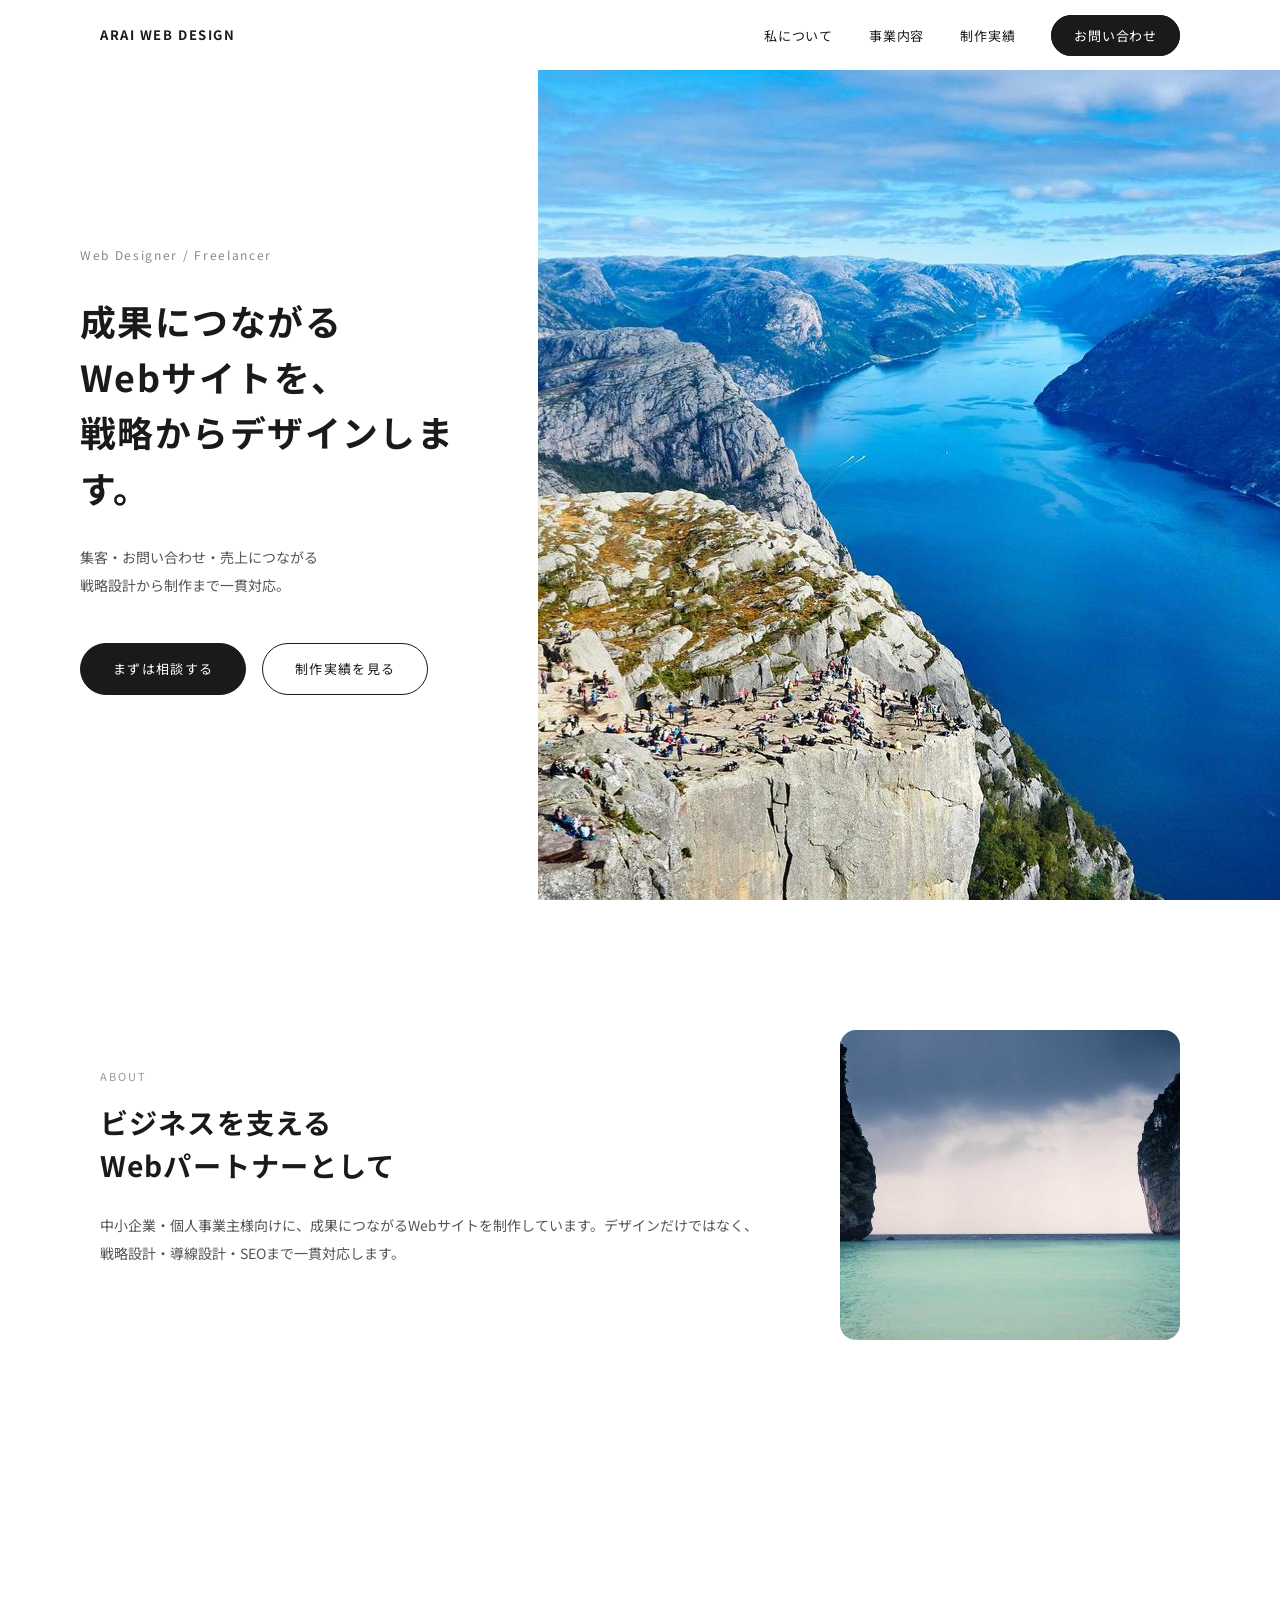
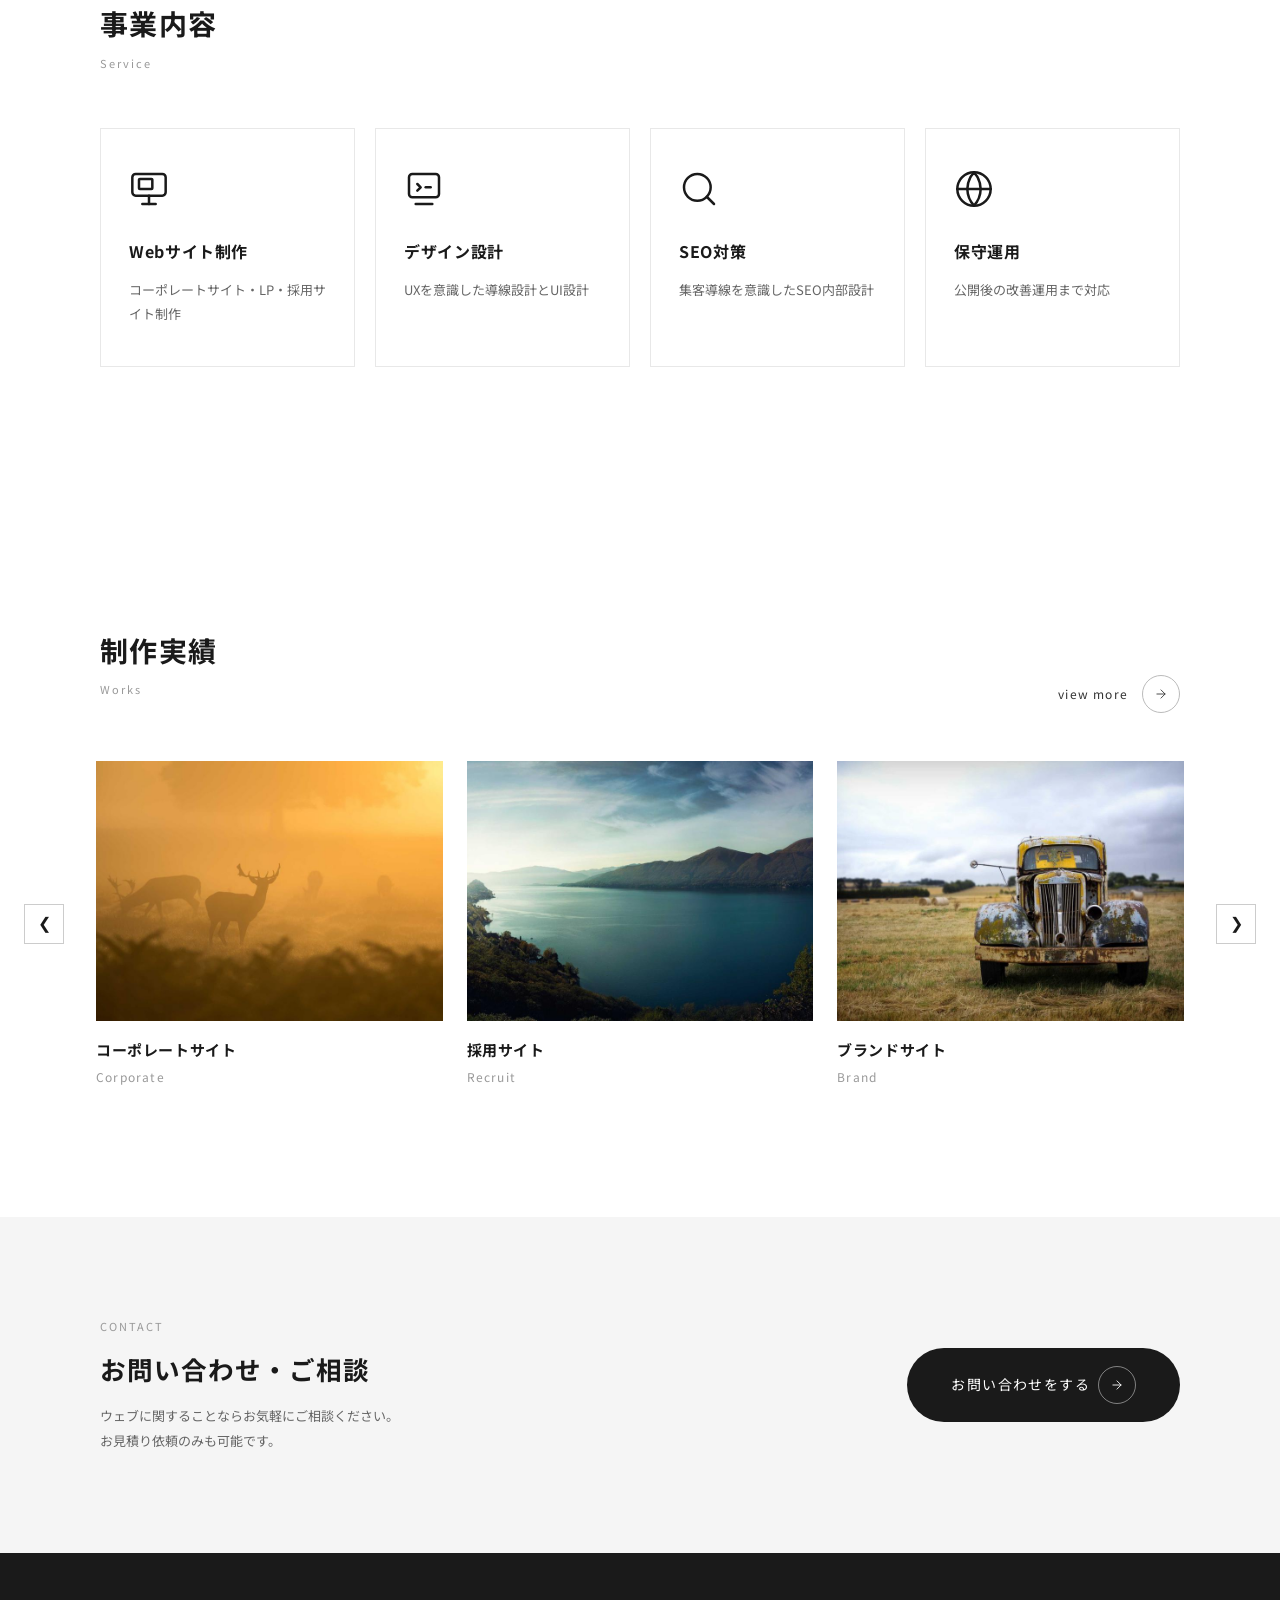
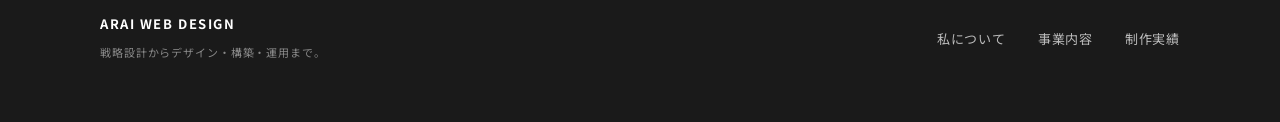
==== commit 03f27819: "Rename K WEB DESIGN to ARAI WEB DESIGN across all pages Co-Authored-By: Claude Sonnet 4.6 <noreply@a" ====
--- a/index.html
+++ b/index.html
@@ -3,7 +3,7 @@
 <head>
   <meta charset="UTF-8">
   <meta name="viewport" content="width=device-width, initial-scale=1.0">
-  <title>K WEB DESIGN</title>
+  <title>ARAI WEB DESIGN</title>
   <link rel="preconnect" href="https://fonts.googleapis.com">
   <link rel="preconnect" href="https://fonts.gstatic.com" crossorigin>
   <link href="https://fonts.googleapis.com/css2?family=Noto+Sans+JP:wght@400;500;700&display=swap" rel="stylesheet">
@@ -14,7 +14,7 @@
   <!-- ===== Header ===== -->
   <header class="header" id="header">
     <div class="header__inner">
-      <a href="#" class="header__logo">K WEB DESIGN</a>
+      <a href="#" class="header__logo">ARAI WEB DESIGN</a>
       <nav class="global-nav">
         <ul class="global-nav__list">
           <li><a href="#about"   class="global-nav__link">私について</a></li>
@@ -207,7 +207,7 @@
   <footer class="footer">
     <div class="footer__inner container">
       <div class="footer__brand">
-        <p class="footer__logo">K WEB DESIGN</p>
+        <p class="footer__logo">ARAI WEB DESIGN</p>
         <p class="footer__tagline">戦略設計からデザイン・構築・運用まで。</p>
       </div>
       <nav>
